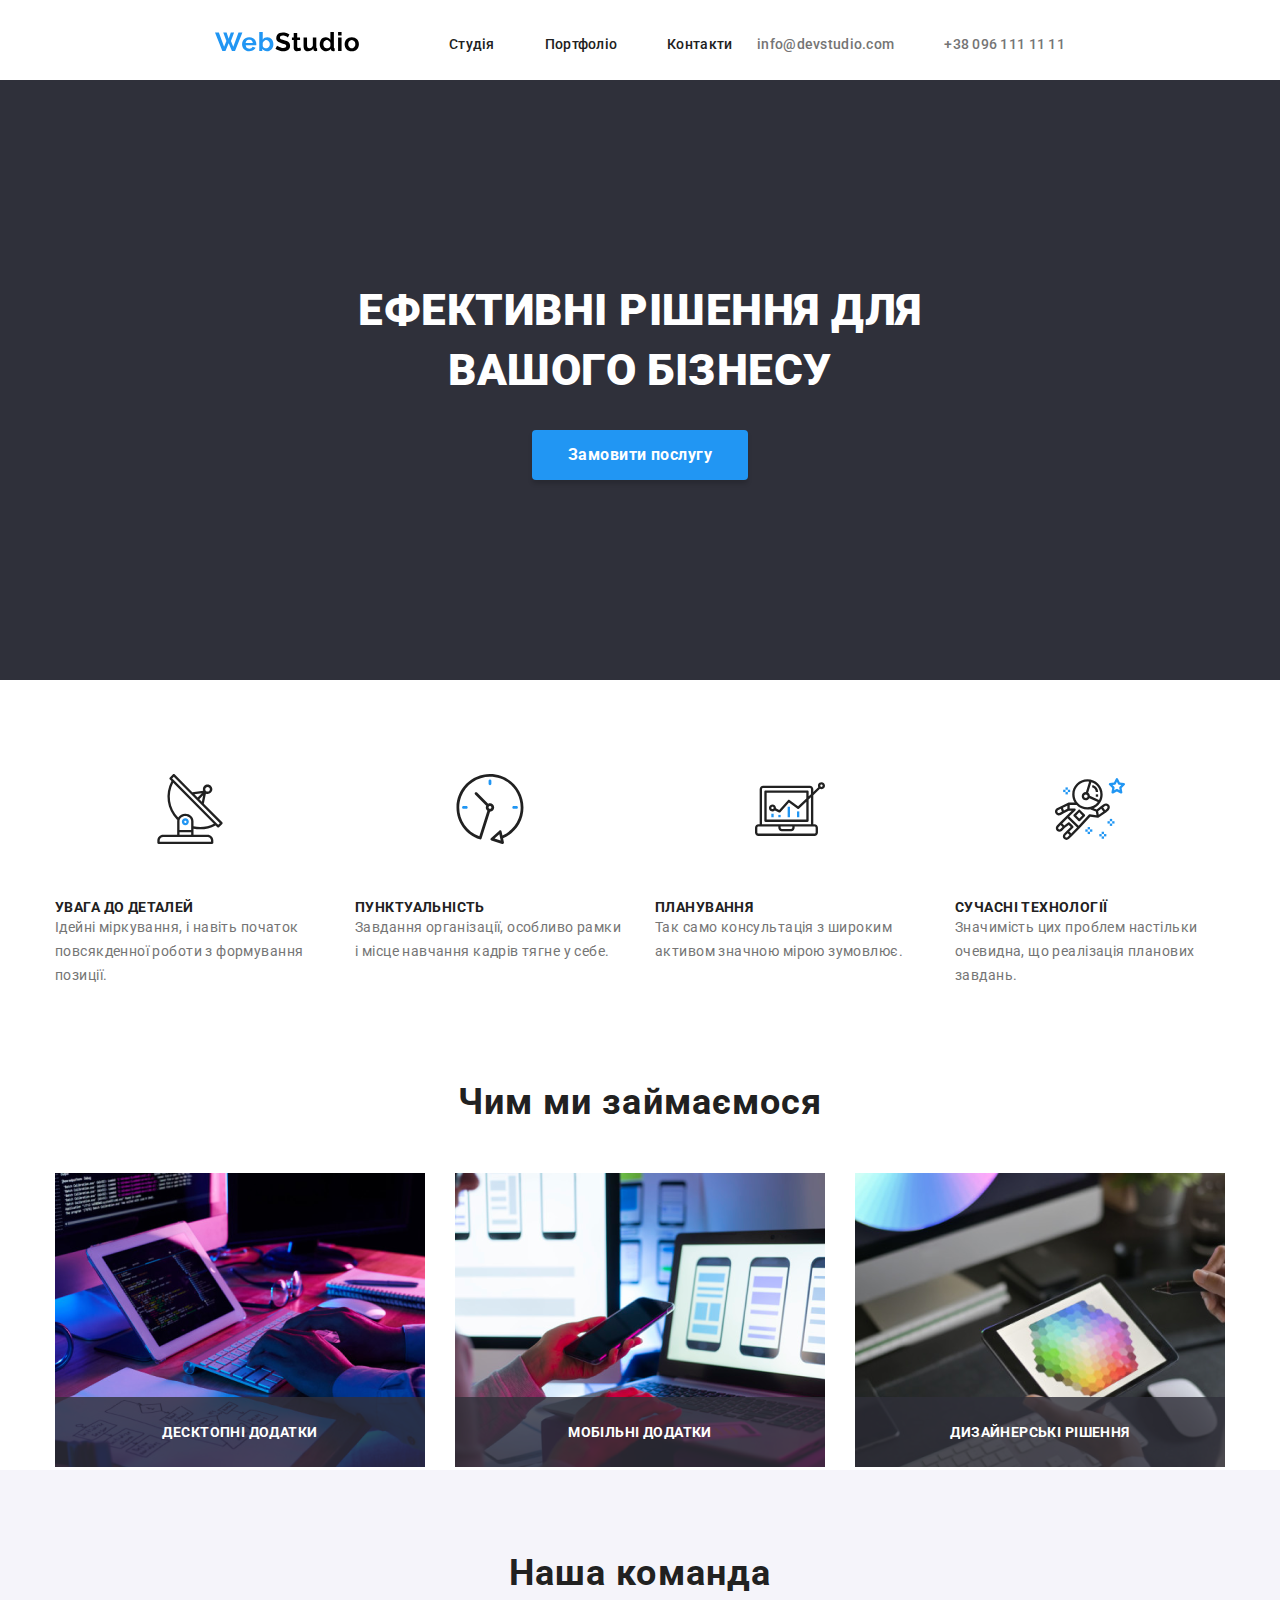
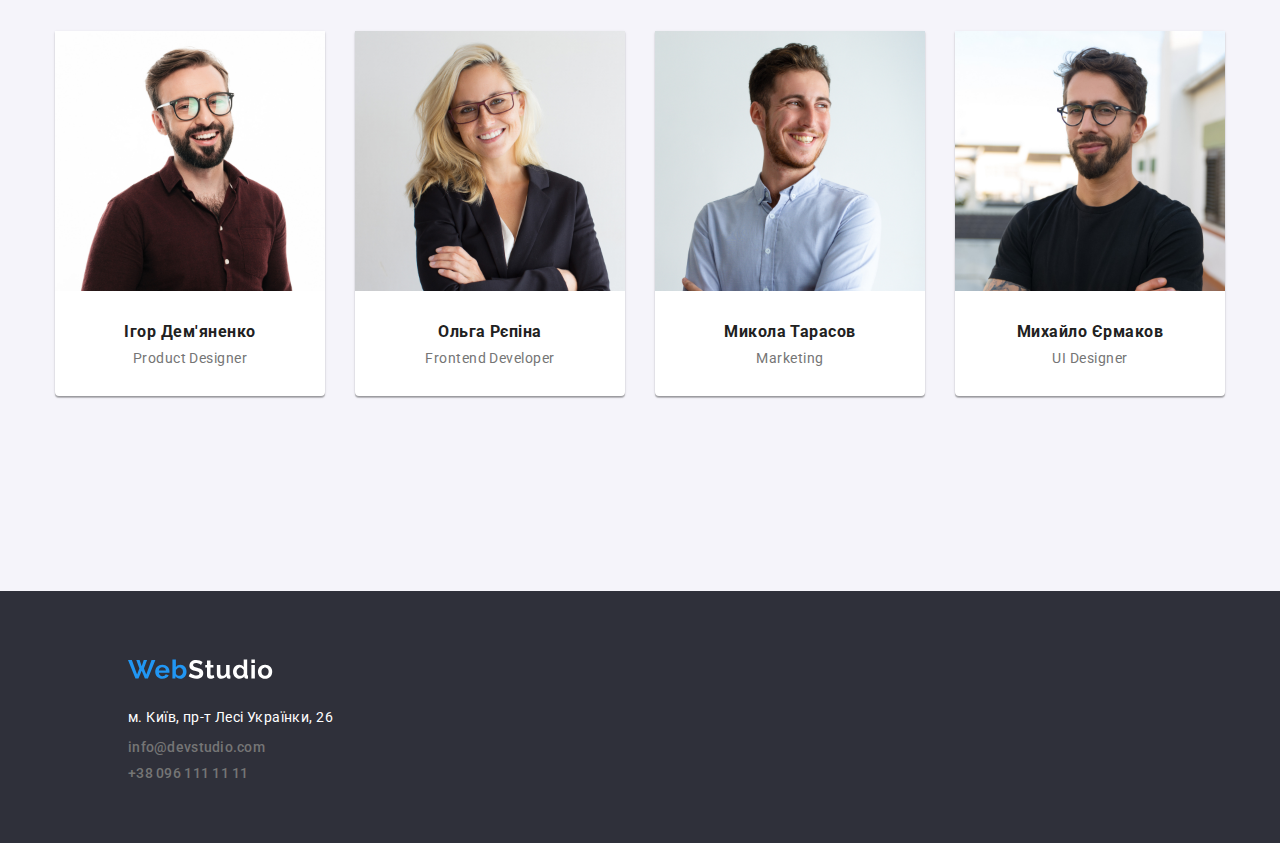
==== index.html @ e6a84047 "Дз" ====
<!DOCTYPE html>
<html lang="en">
  <head>
    <meta charset="UTF-8" />
    <meta http-equiv="X-UA-Compatible" content="IE=edge" />
    <meta name="viewport" content="width=device-width, initial-scale=1.0" />
    <link rel="stylesheet" href="styles/reset.css" />
    <link rel="preconnect" href="https://fonts.googleapis.com" />
    <link rel="preconnect" href="https://fonts.gstatic.com" crossorigin />
    <link
      href="https://fonts.googleapis.com/css2?family=Fira+Sans:wght@400;700;900&family=Oleo+Script&family=Raleway:wght@700&family=Roboto:wght@400;500;700;900&display=swap"
      rel="stylesheet"
    />
    <link rel="stylesheet" href="styles/style.css" />
    <link rel="stylesheet" href="styles/normalize.css" />
    <title>WebStudio</title>
  </head>
  <body>
    <header class="header-nav">
      <div class="header-wrapper">
        <div class="header-nav-wrapper">
          <div class="header-logo">
            <a href="index.html"
              ><img src="./img/WebStudio.svg" alt="logo"
            /></a>
          </div>
          <ul class="navigation">
            <li class="list">
              <a href="" class="link active-header navigation-btns">Студія</a>
            </li>
            <li class="list">
              <a
                href="/portfolio.html"
                class="link active-header navigation-btns"
                >Портфоліо</a
              >
            </li>
            <li class="list">
              <a href="" class="link active-header navigation-btns">Контакти</a>
            </li>
          </ul>
        </div>
        <ul class="header-contacts">
          <li class="list">
            <a href="mailto:info@devstudio.com" class="link mail active-header"
              >info@devstudio.com</a
            >
          </li>
          <li class="list">
            <a href="tel:380961111111" class="link tel active-header"
              >+38 096 111 11 11</a
            >
          </li>
        </ul>
      </div>
      <div class="header-main">
        <h2 class="header-title">Ефективні рішення для вашого бізнесу</h2>
        <btn href="" class="link order" data-modal-open>Замовити послугу</btn>
      </div>
    </header>
    <div class="wrapper">
      <main class="main">
        <section class="advantages">
          <ul class="adantages-list">
            <li class="list">
              <div class="icon-container">
                <svg class="advantages-svg" id="antenna">
                  <use href="/icons.svg#antenna"></use>
                </svg>
              </div>
              <h3 class="advantages-title">увага до деталей</h3>
              <p class="advantages-discription">
                Ідейні міркування, і навіть початок повсякденної роботи з
                формування позиції.
              </p>
            </li>

            <li class="list">
              <div class="icon-container">
                <svg class="advantages-svg">
                  <use class="svg" href="/icons.svg#clock"></use>
                </svg>
              </div>
              <h3 class="advantages-title">пунктуальність</h3>
              <p class="advantages-discription">
                Завдання організації, особливо рамки і місце навчання кадрів
                тягне у себе.
              </p>
            </li>

            <li class="list">
              <div class="icon-container">
                <svg class="advantages-svg">
                  <use href="/icons.svg#diagram"></use>
                </svg>
              </div>
              <h3 class="advantages-title">планування</h3>
              <p class="advantages-discription">
                Так само консультація з широким активом значною мірою зумовлює.
              </p>
            </li>

            <li class="list">
              <div class="icon-container">
                <svg class="advantages-svg">
                  <use href="/icons.svg#astronaut"></use>
                </svg>
              </div>
              <h3 class="advantages-title">сучасні технології</h3>
              <p class="advantages-discription">
                Значимість цих проблем настільки очевидна, що реалізація
                планових завдань.
              </p>
            </li>
          </ul>
        </section>

        <section class="what-we-do">
          <h2 class="what-we-do-title">Чим ми займаємося</h2>
          <ul class="what-we-do-list">
            <li class="list">
              <img src="./img/box.png" alt="what we do photo" />
              <p class="title">Десктопні додатки</p>
            </li>
            <li class="list">
              <img src="./img/box2.png" alt="what we do photo" />
              <p class="title">Мобільні додатки</p>
            </li>
            <li class="list">
              <img src="./img/box3.png" alt="what we do photo" />
              <p class="title">Дизайнерські рішення</p>
            </li>
          </ul>
        </section>
        <section class="our-team">
          <h2 class="our-team-titlee">Наша команда</h2>
          <div class="cards-wrapper">
            <div class="our-team-card">
              <img class="our-team-img" src="./img/igot.jpg" alt="User photo" />
              <h3 class="our-team-title">Ігор Дем'яненко</h3>
              <p class="our-team-job">Product Designer</p>
            </div>

            <div class="our-team-card">
              <img class="our-team-img" src="./img/olga.jpg" alt="User photo" />
              <h3 class="our-team-title">Ольга Рєпіна</h3>
              <p class="our-team-job">Frontend Developer</p>
            </div>

            <div class="our-team-card">
              <img
                class="our-team-img"
                src="./img/mykola.jpg"
                alt="User photo"
              />
              <h3 class="our-team-title">Микола Тарасов</h3>
              <p class="our-team-job">Marketing</p>
            </div>

            <div class="our-team-card">
              <img
                class="our-team-img"
                src="./img/mykhailo.jpg"
                alt="User photo"
              />
              <h3 class="our-team-title">Михайло Єрмаков</h3>
              <p class="our-team-job">UI Designer</p>
            </div>
          </div>
        </section>
        <div class="backdrop is-hidden" data-backdrop>
          <div class="modal" data-modal>
            <button class="button-close" data-modal-close>X</button>
            <h3 class="modal-title">Залиште свої дані, ми вам передзвонимо</h3>
            <form action="#" class="form">
              <label for="name" class="label">Ім'я</label>
              <div class="form-wrapper">
                <svg class="form-svg">
                  <use href="/img/icon.svg#black-person"></use>
                </svg>
                <input
                  type="name"
                  name="user_name"
                  id="name"
                  required
                  class="input"
                />
              </div>

              <label for="tel" class="label">Телефон</label>
              <div class="form-wrapper">
                <svg class="form-svg">
                  <use href="/img/icon.svg#tel"></use>
                </svg>
                <input
                  type="tel"
                  name="user_tel"
                  id="tel"
                  required
                  class="input"
                />
              </div>

              <label for="email" class="label">Пошта</label>
              <div class="form-wrapper">
                <svg class="form-svg">
                  <use href="/img/icon.svg#email"></use>
                </svg>
                <input
                  type="email"
                  name="user_email"
                  id="email"
                  required
                  class="input"
                />
              </div>

              <label for="comment" class="label">Коментар</label>
              <textarea name="" id="comment" cols="100%" rows="100%"></textarea>

              <div class="check-wrapper">
                <input type="checkbox" id="check" name="check" required />
                <label for="check" class="check-title"
                  >Погоджуюся з розсилкою та приймаю
                  <a href="#" class="active-modal">Умови договору</a></label
                >
              </div>
              <div class="btn-wrapper">
                <button type="submit" class="btn-submit">Відправити</button>
              </div>
            </form>
          </div>
        </div>
      </main>
    </div>

    <footer class="footer">
      <img class="footer-logo" src="/img/WebStudiowhite.svg" alt="logo" />
      <div class="footer-wrapper">
        <p class="adress">м. Київ, пр-т Лесі Українки, 26</p>
        <a class="tel" href="mailto:info@devstudio.com">info@devstudio.com</a>
        <a class="mail" href="tel:380961111111">+38 096 111 11 11</a>
      </div>
    </footer>
    <script src="js/modal.js"></script>
  </body>
</html>
---- styles/style.css ----
body {
  color: #212121;
  font-size: 16px;
  font-family: Roboto;
  font-weight: 500;
  letter-spacing: 0.48px;
  overflow-x: hidden;
}

a {
  text-decoration: none;
  color: inherit;
}

li {
  list-style-type: none;
}

.logo-part {
  font-family: "Raleway";
  font-style: normal;
  font-weight: 700;
  font-size: 26px;
  line-height: 31px;
  letter-spacing: 0.03em;
  color: #2196f3;
}

.logo {
  font-family: "Raleway";
  font-style: normal;
  font-weight: 700;
  font-size: 26px;
  line-height: 31px;
  letter-spacing: 0.03em;
  color: black;
}

.navigation-btns {
  font-weight: 500;
  letter-spacing: 0.02em;
  color: #212121;
}

.active-header {
  transition: color 250ms cubic-bezier(0.4, 0, 0.2, 1);
}

.active-header:hover {
  color: #2196f3;
}

.contact-list {
  font-family: "Roboto";
  font-weight: 500;
  letter-spacing: 0.02em;
}

.header-wrapper {
  display: flex;
  justify-content: space-between;
  align-items: center;
  margin-top: 32px;
  margin-left: 215px;
  margin-right: 215px;
}

.header-nav-wrapper {
  display: flex;
  gap: 90px;
}

.header-contacts {
  display: flex;
  gap: 50px;
}

.navigation {
  display: flex;
  align-items: center;
  gap: 50px;
}

.header-main {
  height: 600px;
  background-color: #2f303a;
  display: flex;
  justify-content: center;
  flex-direction: column;
  align-items: center;
  margin-top: 25px;
}

.header-title {
  text-transform: uppercase;
  font-family: "Roboto";
  font-style: normal;
  font-weight: 900;
  font-size: 44px;
  line-height: 60px;
  width: 696px;
  text-align: center;
  color: #fff;
}

.order {
  width: 216px;
  height: 50px;
  background: #2196f3;
  box-shadow: 0px 4px 4px rgba(0, 0, 0, 0.15);
  border-radius: 4px;
  display: flex;
  justify-content: center;
  align-items: center;
  font-family: "Roboto";
  font-style: normal;
  font-weight: 700;
  font-size: 16px;
  line-height: 30px;
  color: #fff;
  border: none;
  cursor: pointer;
  margin-top: 30px;
  transition: transform 250ms cubic-bezier(0.4, 0, 0.2, 1);
}

.order:hover {
  transform: scale(1.08);
}

.advantages-title {
  font-family: "Roboto";
  font-weight: 700;
  font-size: 14px;
  line-height: 16px;
  letter-spacing: 0.03em;
  text-transform: uppercase;
  color: #212121;
}

.adantages-list li {
  width: 270px;
}

.advantages-discription {
  font-family: "Roboto";
  font-style: normal;
  font-weight: 400;
  font-size: 14px;
  line-height: 24px;
  letter-spacing: 0.03em;
  color: #757575;
}

.adantages-list {
  display: flex;
  gap: 30px;
  justify-content: center;
  margin-top: 94px;
  margin-bottom: 94px;
}

.what-we-do-title {
  font-family: "Roboto";
  font-weight: 700;
  font-size: 36px;
  line-height: 42px;
  text-align: center;
  letter-spacing: 0.03em;
  color: #212121;
  margin-bottom: 50px;
}

.what-we-do-list {
  display: flex;
  gap: 30px;
  justify-content: center;
}

.what-we-do-list img {
  width: 370px;
  height: 294px;
}

.our-team {
  background: #f5f4fa;
  padding-top: 95px;
  padding-bottom: 95px;
}

.our-team-img {
  width: 270px;
  height: 260px;
  flex-shrink: 0;
  margin-bottom: 30px;
}

.our-team-card {
  border-radius: 0px 0px 4px 4px;
  background: #fff;
  box-shadow: 0px 2px 1px 0px rgba(0, 0, 0, 0.2),
    0px 1px 1px 0px rgba(0, 0, 0, 0.14), 0px 1px 3px 0px rgba(0, 0, 0, 0.12);
}

.cards-wrapper {
  display: flex;
  gap: 30px;
  justify-content: center;
  margin-bottom: 100px;
}

.our-team-titlee {
  display: flex;
  justify-content: center;
  margin-bottom: 50px;

  color: #212121;
  text-align: center;
  font-size: 36px;
  font-family: Roboto;
  font-weight: 700;
  letter-spacing: 1.08px;
}

.our-team-title {
  margin-bottom: 10px;
  display: flex;
  justify-content: center;
}

.our-team-job {
  margin-bottom: 30px;
  color: #757575;
  text-align: center;
  letter-spacing: 0.48px;
  font-weight: 400;
}

.footer {
  background-color: #2f303a;
  display: flex;
  height: 252px;
  flex-direction: column;
  min-width: 1600px;
  justify-content: center;
  padding-left: 10%;
}

.tel,
.mail {
  color: #757575;
  font-size: 14px;
  font-family: Roboto;
  font-style: normal;
  font-weight: 500;
  line-height: normal;
  letter-spacing: 0.28px;
}

.adress {
  color: #fff;
  font-size: 14px;
  line-height: 24px;
  letter-spacing: 0.42px;
  font-weight: 400;
}

.footer-logo {
  width: 145px;
  height: 31px;
  margin-bottom: 20px;
}

.footer-wrapper {
  display: flex;
  flex-direction: column;
  gap: 10px;
}

.advantages-svg {
  width: 70px;
  height: 70px;
  display: flex;
  margin: 0 auto;
  margin-bottom: 55px;
  fill: #212121;
  transition: fill 250ms cubic-bezier(0.4, 0, 0.2, 1);
}

.advantages-svg:hover {
  fill: #2196f3;
}

.black,
.blue {
  fill: none;
}

.title {
  width: 370px;
  padding: 27px 0px;
  background: rgba(47, 48, 58, 0.8);

  color: #fff;
  text-align: center;
  font-family: Roboto;
  font-size: 14px;
  font-weight: 700;
  letter-spacing: 0.42px;
  text-transform: uppercase;
  position: absolute;
  bottom: 3px;
}

.list {
  position: relative;
}

.backdrop {
  position: fixed;
  top: 0;
  left: 0;
  right: 0;
  bottom: 0;
  background-color: #0000003e;
  opacity: 1;
  transition: opacity 250ms cubic-bezier(0.4, 0, 0.2, 1);
}
.backdrop.is-hidden {
  opacity: 0;
  pointer-events: none;
}
.no-scroll {
  overflow: hidden;
}
.modal {
  position: absolute;
  top: 50%;
  left: 50%;
  min-width: 528px;
  min-height: 581px;
  padding: 40px;
  background-color: #fff;
  transform: translate(-50%, -50%) scale(0);
  border-radius: 4px;
  background: #fff;
  box-shadow: 0px 2px 1px 0px rgba(0, 0, 0, 0.2),
    0px 1px 1px 0px rgba(0, 0, 0, 0.14), 0px 1px 3px 0px rgba(0, 0, 0, 0.12);
  transition: transform 250ms cubic-bezier(0.4, 0, 0.2, 1);
}

.modal.effect {
  transform: translate(-50%, -50%) scale(1);
}

.form {
  padding-top: 12px;
}

.button-close {
  position: fixed;
  top: 14px;
  right: 14px;
  width: 30px;
  height: 30px;
  border: none;
  font-weight: 700;
  font-size: 16.5px;
  cursor: pointer;
  transition: color 250ms cubic-bezier(0.4, 0, 0.2, 1);
  transition: transform 250ms cubic-bezier(0.4, 0, 0.2, 1);
}

.button-close:hover {
  color: #2196f3;
  transform: scale(1.25);
}

.modal-title {
  text-align: center;
  font-size: 20px;
  font-weight: 700;
  letter-spacing: 0.6px;
}

.form-svg {
  width: 18px;
  height: 18px;
  transition: background-color 250ms cubic-bezier(0.4, 0, 0.2, 1);
}

.form-wrapper {
  display: flex;
  align-items: center;
  gap: 12px;
  border: 1px solid rgba(33, 33, 33, 0.2);

  border-radius: 4px;
  padding-left: 11px;
  margin-bottom: 10px;
  transition: border-color 250ms cubic-bezier(0.4, 0, 0.2, 1);
}

.input:focus + .form-wrapper {
  border: 1px solid blue;
}

.input {
  height: 40px;
  width: 100%;
  border: none;
  outline: none;
}

.label {
  color: #757575;
  font-size: 12px;
  font-weight: 400;
  letter-spacing: 0.12px;
  padding-bottom: 4px;
}

.form-wrapper:focus-within {
  border-color: #2196f3;
}

.form-wrapper:focus-within .form-svg {
  fill: #2196f3;
}

textarea {
  width: 448px;
  resize: none;
  display: flex;
  height: 120px;
  padding: 12px 16px;

  border-radius: 4px;
  border: 1px solid rgba(33, 33, 33, 0.2);
  margin-bottom: 20px;
  outline: none;
  transition: border-color 250ms cubic-bezier(0.4, 0, 0.2, 1);
}

textarea#comment:focus {
  border-color: #2196f3;
}

.check-wrapper {
  display: flex;
  gap: 9px;
  align-items: center;
  padding-bottom: 30px;
}

#check {
  width: 16px;
  height: 15px;
  align-items: center;
  color: #000;
  outline: none;
}

.check-title {
  color: #757575;
  font-size: 14px;
  font-weight: 400;
  line-height: 24px; /* 171.429% */
  letter-spacing: 0.42px;
}

.active-modal {
  color: #2196f3;
  text-decoration: underline;
}

.btn-submit {
  border-radius: 4px;
  background: #2196f3;
  box-shadow: 0px 4px 4px 0px rgba(0, 0, 0, 0.15);
  padding: 10px 52px;
  border: none;
  color: #fff;
  text-align: center;
  font-size: 16px;
  line-height: 30px; /* 187.5% */
  letter-spacing: 0.96px;
}

.btn-wrapper {
  display: flex;
  justify-content: center;
}
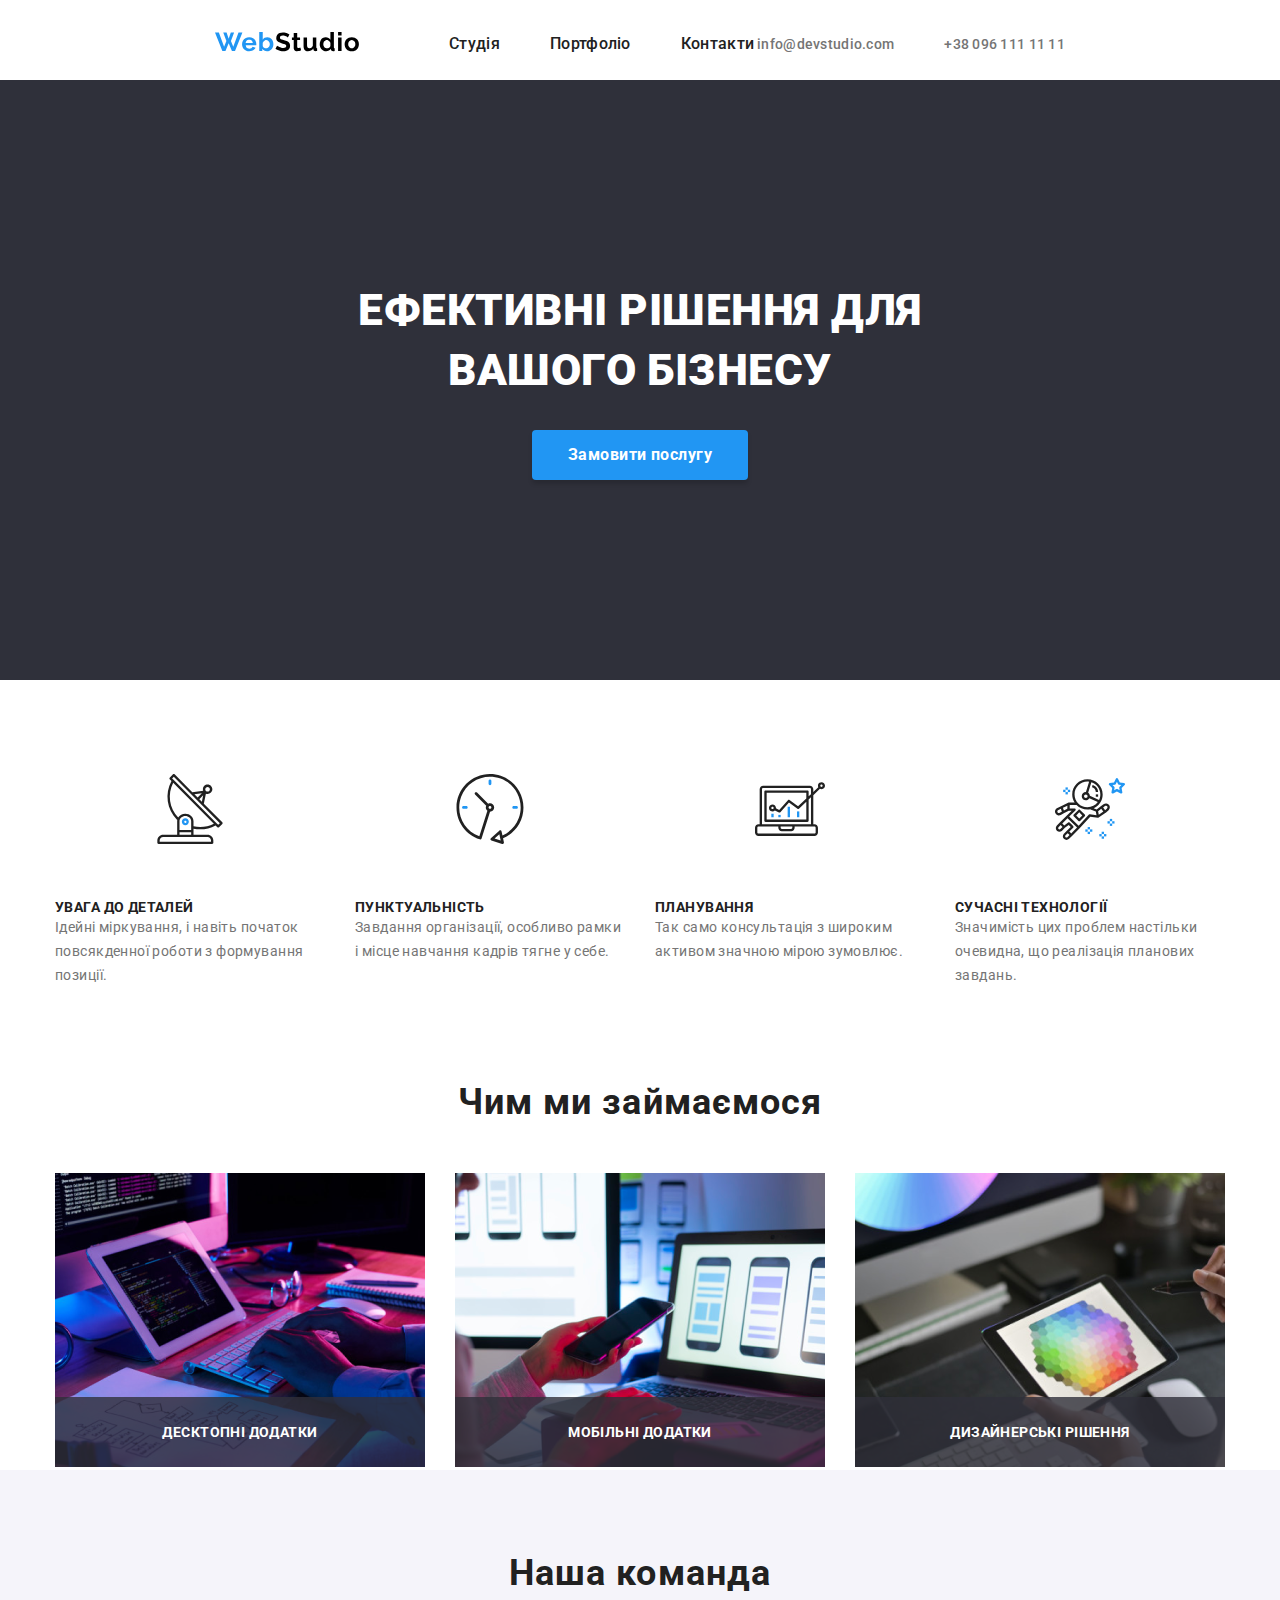
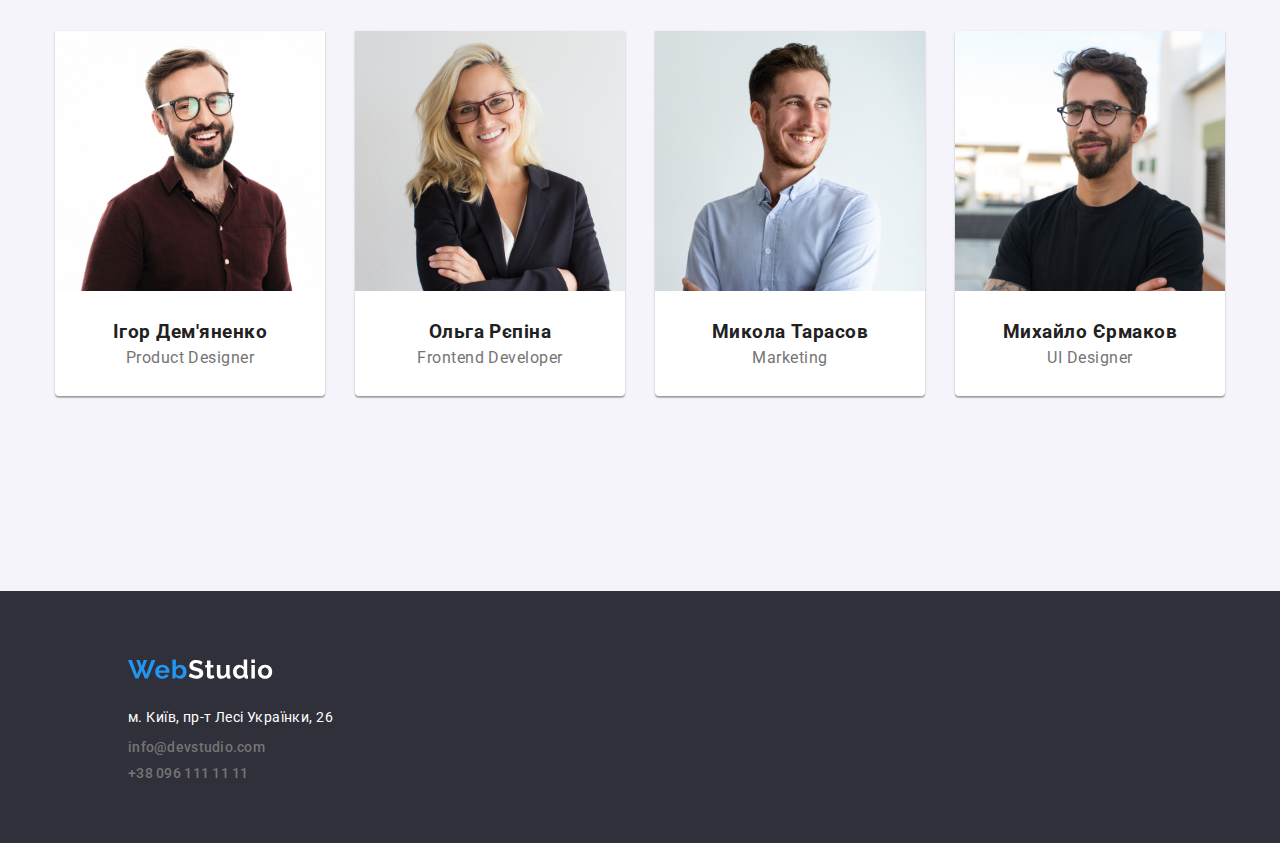
==== commit 57c60129: "ДЗ_9" ====
--- a/index.html
+++ b/index.html
@@ -11,8 +11,7 @@
       href="https://fonts.googleapis.com/css2?family=Fira+Sans:wght@400;700;900&family=Oleo+Script&family=Raleway:wght@700&family=Roboto:wght@400;500;700;900&display=swap"
       rel="stylesheet"
     />
-    <link rel="stylesheet" href="styles/style.css" />
-    <link rel="stylesheet" href="styles/normalize.css" />
+    <link rel="stylesheet" href="src/css/main.css" />
     <title>WebStudio</title>
   </head>
   <body>
--- a/src/css/main.css
+++ b/src/css/main.css
@@ -0,0 +1,703 @@
+.list {
+  list-style-type: none;
+}
+
+.link {
+  text-decoration: none;
+}
+
+body {
+  font-family: "Roboto";
+  font-style: normal;
+  font-weight: 700;
+  font-size: 14px;
+  line-height: 16px;
+  color: #212121;
+}
+
+* {
+  margin: 0;
+  padding: 0;
+  box-sizing: border-box;
+}
+
+body {
+  color: #212121;
+  font-size: 16px;
+  font-family: Roboto;
+  font-weight: 500;
+  letter-spacing: 0.48px;
+  overflow-x: hidden;
+}
+
+a {
+  text-decoration: none;
+  color: inherit;
+}
+
+li {
+  list-style-type: none;
+}
+
+.logo-part {
+  font-family: "Raleway";
+  font-style: normal;
+  font-weight: 700;
+  font-size: 26px;
+  line-height: 31px;
+  letter-spacing: 0.03em;
+  color: #2196f3;
+}
+
+.logo {
+  font-family: "Raleway";
+  font-style: normal;
+  font-weight: 700;
+  font-size: 26px;
+  line-height: 31px;
+  letter-spacing: 0.03em;
+  color: black;
+}
+
+.navigation-btns {
+  font-weight: 500;
+  letter-spacing: 0.02em;
+  color: #212121;
+}
+
+.active-header {
+  transition: color 250ms cubic-bezier(0.4, 0, 0.2, 1);
+}
+
+.active-header:hover {
+  color: #2196f3;
+}
+
+.contact-list {
+  font-family: "Roboto";
+  font-weight: 500;
+  letter-spacing: 0.02em;
+}
+
+.header-wrapper {
+  display: flex;
+  justify-content: space-between;
+  align-items: center;
+  margin-top: 32px;
+  margin-left: 215px;
+  margin-right: 215px;
+}
+
+.header-nav-wrapper {
+  display: flex;
+  gap: 90px;
+}
+
+.header-contacts {
+  display: flex;
+  gap: 50px;
+}
+
+.navigation {
+  display: flex;
+  align-items: center;
+  gap: 50px;
+}
+
+.header-main {
+  height: 600px;
+  background-color: #2f303a;
+  display: flex;
+  justify-content: center;
+  flex-direction: column;
+  align-items: center;
+  margin-top: 25px;
+}
+
+.header-title {
+  text-transform: uppercase;
+  font-family: "Roboto";
+  font-style: normal;
+  font-weight: 900;
+  font-size: 44px;
+  line-height: 60px;
+  width: 696px;
+  text-align: center;
+  color: #fff;
+}
+
+.order {
+  width: 216px;
+  height: 50px;
+  background: #2196f3;
+  box-shadow: 0px 4px 4px rgba(0, 0, 0, 0.15);
+  border-radius: 4px;
+  display: flex;
+  justify-content: center;
+  align-items: center;
+  font-family: "Roboto";
+  font-style: normal;
+  font-weight: 700;
+  font-size: 16px;
+  line-height: 30px;
+  color: #fff;
+  border: none;
+  cursor: pointer;
+  margin-top: 30px;
+  transition: transform 250ms cubic-bezier(0.4, 0, 0.2, 1);
+}
+
+.order:hover {
+  transform: scale(1.08);
+}
+
+.advantages-title {
+  font-family: "Roboto";
+  font-weight: 700;
+  font-size: 14px;
+  line-height: 16px;
+  letter-spacing: 0.03em;
+  text-transform: uppercase;
+  color: #212121;
+}
+
+.adantages-list li {
+  width: 270px;
+}
+
+.advantages-discription {
+  font-family: "Roboto";
+  font-style: normal;
+  font-weight: 400;
+  font-size: 14px;
+  line-height: 24px;
+  letter-spacing: 0.03em;
+  color: #757575;
+}
+
+.adantages-list {
+  display: flex;
+  gap: 30px;
+  justify-content: center;
+  margin-top: 94px;
+  margin-bottom: 94px;
+}
+
+.what-we-do-title {
+  font-family: "Roboto";
+  font-weight: 700;
+  font-size: 36px;
+  line-height: 42px;
+  text-align: center;
+  letter-spacing: 0.03em;
+  color: #212121;
+  margin-bottom: 50px;
+}
+
+.what-we-do-list {
+  display: flex;
+  gap: 30px;
+  justify-content: center;
+}
+
+.what-we-do-list img {
+  width: 370px;
+  height: 294px;
+}
+
+.our-team {
+  background: #f5f4fa;
+  padding-top: 95px;
+  padding-bottom: 95px;
+}
+
+.our-team-img {
+  width: 270px;
+  height: 260px;
+  flex-shrink: 0;
+  margin-bottom: 30px;
+}
+
+.our-team-card {
+  border-radius: 0px 0px 4px 4px;
+  background: #fff;
+  box-shadow: 0px 2px 1px 0px rgba(0, 0, 0, 0.2), 0px 1px 1px 0px rgba(0, 0, 0, 0.14), 0px 1px 3px 0px rgba(0, 0, 0, 0.12);
+}
+
+.cards-wrapper {
+  display: flex;
+  gap: 30px;
+  justify-content: center;
+  margin-bottom: 100px;
+}
+
+.our-team-titlee {
+  display: flex;
+  justify-content: center;
+  margin-bottom: 50px;
+  color: #212121;
+  text-align: center;
+  font-size: 36px;
+  font-family: Roboto;
+  font-weight: 700;
+  letter-spacing: 1.08px;
+}
+
+.our-team-title {
+  margin-bottom: 10px;
+  display: flex;
+  justify-content: center;
+}
+
+.our-team-job {
+  margin-bottom: 30px;
+  color: #757575;
+  text-align: center;
+  letter-spacing: 0.48px;
+  font-weight: 400;
+}
+
+.footer {
+  background-color: #2f303a;
+  display: flex;
+  height: 252px;
+  flex-direction: column;
+  min-width: 1600px;
+  justify-content: center;
+  padding-left: 10%;
+}
+
+.tel,
+.mail {
+  color: #757575;
+  font-size: 14px;
+  font-family: Roboto;
+  font-style: normal;
+  font-weight: 500;
+  line-height: normal;
+  letter-spacing: 0.28px;
+}
+
+.adress {
+  color: #fff;
+  font-size: 14px;
+  line-height: 24px;
+  letter-spacing: 0.42px;
+  font-weight: 400;
+}
+
+.footer-logo {
+  width: 145px;
+  height: 31px;
+  margin-bottom: 20px;
+}
+
+.footer-wrapper {
+  display: flex;
+  flex-direction: column;
+  gap: 10px;
+}
+
+.advantages-svg {
+  width: 70px;
+  height: 70px;
+  display: flex;
+  margin: 0 auto;
+  margin-bottom: 55px;
+  fill: #212121;
+  transition: fill 250ms cubic-bezier(0.4, 0, 0.2, 1);
+}
+
+.advantages-svg:hover {
+  fill: #2196f3;
+}
+
+.black,
+.blue {
+  fill: none;
+}
+
+.title {
+  width: 370px;
+  padding: 27px 0px;
+  background: rgba(47, 48, 58, 0.8);
+  color: #fff;
+  text-align: center;
+  font-family: Roboto;
+  font-size: 14px;
+  font-weight: 700;
+  letter-spacing: 0.42px;
+  text-transform: uppercase;
+  position: absolute;
+  bottom: 3px;
+}
+
+.list {
+  position: relative;
+}
+
+.backdrop {
+  position: fixed;
+  top: 0;
+  left: 0;
+  right: 0;
+  bottom: 0;
+  background-color: rgba(0, 0, 0, 0.2431372549);
+  opacity: 1;
+  transition: opacity 250ms cubic-bezier(0.4, 0, 0.2, 1);
+}
+
+.backdrop.is-hidden {
+  opacity: 0;
+  pointer-events: none;
+}
+
+.no-scroll {
+  overflow: hidden;
+}
+
+.modal {
+  position: absolute;
+  top: 50%;
+  left: 50%;
+  min-width: 528px;
+  min-height: 581px;
+  padding: 40px;
+  background-color: #fff;
+  transform: translate(-50%, -50%) scale(0);
+  border-radius: 4px;
+  background: #fff;
+  box-shadow: 0px 2px 1px 0px rgba(0, 0, 0, 0.2), 0px 1px 1px 0px rgba(0, 0, 0, 0.14), 0px 1px 3px 0px rgba(0, 0, 0, 0.12);
+  transition: transform 250ms cubic-bezier(0.4, 0, 0.2, 1);
+}
+
+.modal.effect {
+  transform: translate(-50%, -50%) scale(1);
+}
+
+.form {
+  padding-top: 12px;
+}
+
+.button-close {
+  position: fixed;
+  top: 14px;
+  right: 14px;
+  width: 30px;
+  height: 30px;
+  border: none;
+  font-weight: 700;
+  font-size: 16.5px;
+  cursor: pointer;
+  transition: color 250ms cubic-bezier(0.4, 0, 0.2, 1);
+  transition: transform 250ms cubic-bezier(0.4, 0, 0.2, 1);
+}
+
+.button-close:hover {
+  color: #2196f3;
+  transform: scale(1.25);
+}
+
+.modal-title {
+  text-align: center;
+  font-size: 20px;
+  font-weight: 700;
+  letter-spacing: 0.6px;
+}
+
+.form-svg {
+  width: 18px;
+  height: 18px;
+  transition: background-color 250ms cubic-bezier(0.4, 0, 0.2, 1);
+}
+
+.form-wrapper {
+  display: flex;
+  align-items: center;
+  gap: 12px;
+  border: 1px solid rgba(33, 33, 33, 0.2);
+  border-radius: 4px;
+  padding-left: 11px;
+  margin-bottom: 10px;
+  transition: border-color 250ms cubic-bezier(0.4, 0, 0.2, 1);
+}
+
+.input:focus + .form-wrapper {
+  border: 1px solid blue;
+}
+
+.input {
+  height: 40px;
+  width: 100%;
+  border: none;
+  outline: none;
+}
+
+.label {
+  color: #757575;
+  font-size: 12px;
+  font-weight: 400;
+  letter-spacing: 0.12px;
+  padding-bottom: 4px;
+}
+
+.form-wrapper:focus-within {
+  border-color: #2196f3;
+}
+
+.form-wrapper:focus-within .form-svg {
+  fill: #2196f3;
+}
+
+textarea {
+  width: 448px;
+  resize: none;
+  display: flex;
+  height: 120px;
+  padding: 12px 16px;
+  border-radius: 4px;
+  border: 1px solid rgba(33, 33, 33, 0.2);
+  margin-bottom: 20px;
+  outline: none;
+  transition: border-color 250ms cubic-bezier(0.4, 0, 0.2, 1);
+}
+
+textarea#comment:focus {
+  border-color: #2196f3;
+}
+
+.check-wrapper {
+  display: flex;
+  gap: 9px;
+  align-items: center;
+  padding-bottom: 30px;
+}
+
+#check {
+  width: 16px;
+  height: 15px;
+  align-items: center;
+  color: #000;
+  outline: none;
+}
+
+.check-title {
+  color: #757575;
+  font-size: 14px;
+  font-weight: 400;
+  line-height: 24px; /* 171.429% */
+  letter-spacing: 0.42px;
+}
+
+.active-modal {
+  color: #2196f3;
+  text-decoration: underline;
+}
+
+.btn-submit {
+  border-radius: 4px;
+  background: #2196f3;
+  box-shadow: 0px 4px 4px 0px rgba(0, 0, 0, 0.15);
+  padding: 10px 52px;
+  border: none;
+  color: #fff;
+  text-align: center;
+  font-size: 16px;
+  line-height: 30px;
+  letter-spacing: 0.96px;
+}
+
+.btn-wrapper {
+  display: flex;
+  justify-content: center;
+}
+
+.active-header {
+  transition: color 250ms cubic-bezier(0.4, 0, 0.2, 1);
+}
+
+.active-header:hover {
+  color: #2196f3;
+}
+
+.contact-list {
+  font-family: "Roboto";
+  font-weight: 500;
+  letter-spacing: 0.02em;
+}
+
+.header-wrapper {
+  display: flex;
+  justify-content: space-between;
+  align-items: center;
+  margin-top: 32px;
+  margin-left: 215px;
+  margin-right: 215px;
+}
+
+.header-nav-wrapper {
+  display: flex;
+  gap: 90px;
+}
+
+.header-contacts {
+  display: flex;
+  gap: 50px;
+}
+
+.navigation {
+  display: flex;
+  align-items: center;
+  gap: 50px;
+}
+
+.header-main {
+  height: 600px;
+  background-color: #2f303a;
+  display: flex;
+  justify-content: center;
+  flex-direction: column;
+  align-items: center;
+  margin-top: 25px;
+}
+
+.header-title {
+  text-transform: uppercase;
+  font-family: "Roboto";
+  font-style: normal;
+  font-weight: 900;
+  font-size: 44px;
+  line-height: 60px;
+  width: 696px;
+  text-align: center;
+  color: #fff;
+}
+
+.order {
+  width: 216px;
+  height: 50px;
+  background: #2196f3;
+  box-shadow: 0px 4px 4px rgba(0, 0, 0, 0.15);
+  border-radius: 4px;
+  display: flex;
+  justify-content: center;
+  align-items: center;
+  font-family: "Roboto";
+  font-style: normal;
+  font-weight: 700;
+  font-size: 16px;
+  line-height: 30px;
+  color: #fff;
+  border: none;
+  cursor: pointer;
+  margin-top: 30px;
+  transition: transform 250ms cubic-bezier(0.4, 0, 0.2, 1);
+}
+
+.order:hover {
+  transform: scale(1.08);
+}
+
+.portfolio-main {
+  padding-bottom: 94px;
+  padding-top: 94px;
+}
+
+.choose-project {
+  display: flex;
+  justify-content: center;
+  gap: 10px;
+}
+
+.choose-button {
+  line-height: 26px;
+  letter-spacing: 0.48px;
+  padding: 6px 22px;
+  border-radius: 4px;
+  transition: background-color 250ms cubic-bezier(0.4, 0, 0.2, 1);
+  transition: color 250ms cubic-bezier(0.4, 0, 0.2, 1);
+}
+
+.choose-button:hover {
+  background-color: #2196f3;
+  color: #fff;
+  cursor: pointer;
+}
+
+.portfolio-card {
+  width: 370px;
+  border: 1px solid #eee;
+  background: #fff;
+  position: relative;
+  overflow: hidden;
+  transition: box-shadow 250ms cubic-bezier(0.4, 0, 0.2, 1);
+}
+
+.portfolio-card:hover {
+  box-shadow: 1px 4px 6px 0px rgba(0, 0, 0, 0.16), 0px 4px 4px 0px rgba(0, 0, 0, 0.06), 0px 1px 1px 0px rgba(0, 0, 0, 0.12);
+}
+
+.portfolio-img {
+  width: 370px;
+  height: 294px;
+}
+
+.portfolio-wrapper {
+  padding: 20px 24px;
+}
+
+.card-title {
+  font-size: 18px;
+  font-weight: 700;
+  line-height: 36px;
+  letter-spacing: 1.08px;
+}
+
+.card-discription {
+  color: #757575;
+  font-weight: 400;
+  line-height: 30px;
+  letter-spacing: 0.48px;
+}
+
+.portfolio-cards {
+  display: flex;
+  width: 1170px;
+  margin: 0 auto;
+  justify-content: space-between;
+  flex-wrap: wrap;
+  row-gap: 32px;
+  margin-top: 34px;
+  overflow: hidden;
+  padding-bottom: 114px;
+}
+
+.active {
+  background-color: #2196f3;
+  color: #fff;
+  text-decoration: none;
+}
+
+.overlay {
+  transform: translateY(-100%);
+  background: rgba(33, 150, 243, 0.9);
+  width: 100%;
+  height: 294px;
+  position: absolute;
+  top: 0;
+  transition: transform 250ms cubic-bezier(0.4, 0, 0.2, 1);
+  left: 0;
+}
+
+.overlay-paragraph {
+  color: #fff;
+  font-size: 18px;
+  font-weight: 400;
+  line-height: 28px;
+  letter-spacing: 0.54px;
+  padding: 63px 24px;
+}
+
+.portfolio-card:hover .overlay {
+  transform: translateY(0%);
+}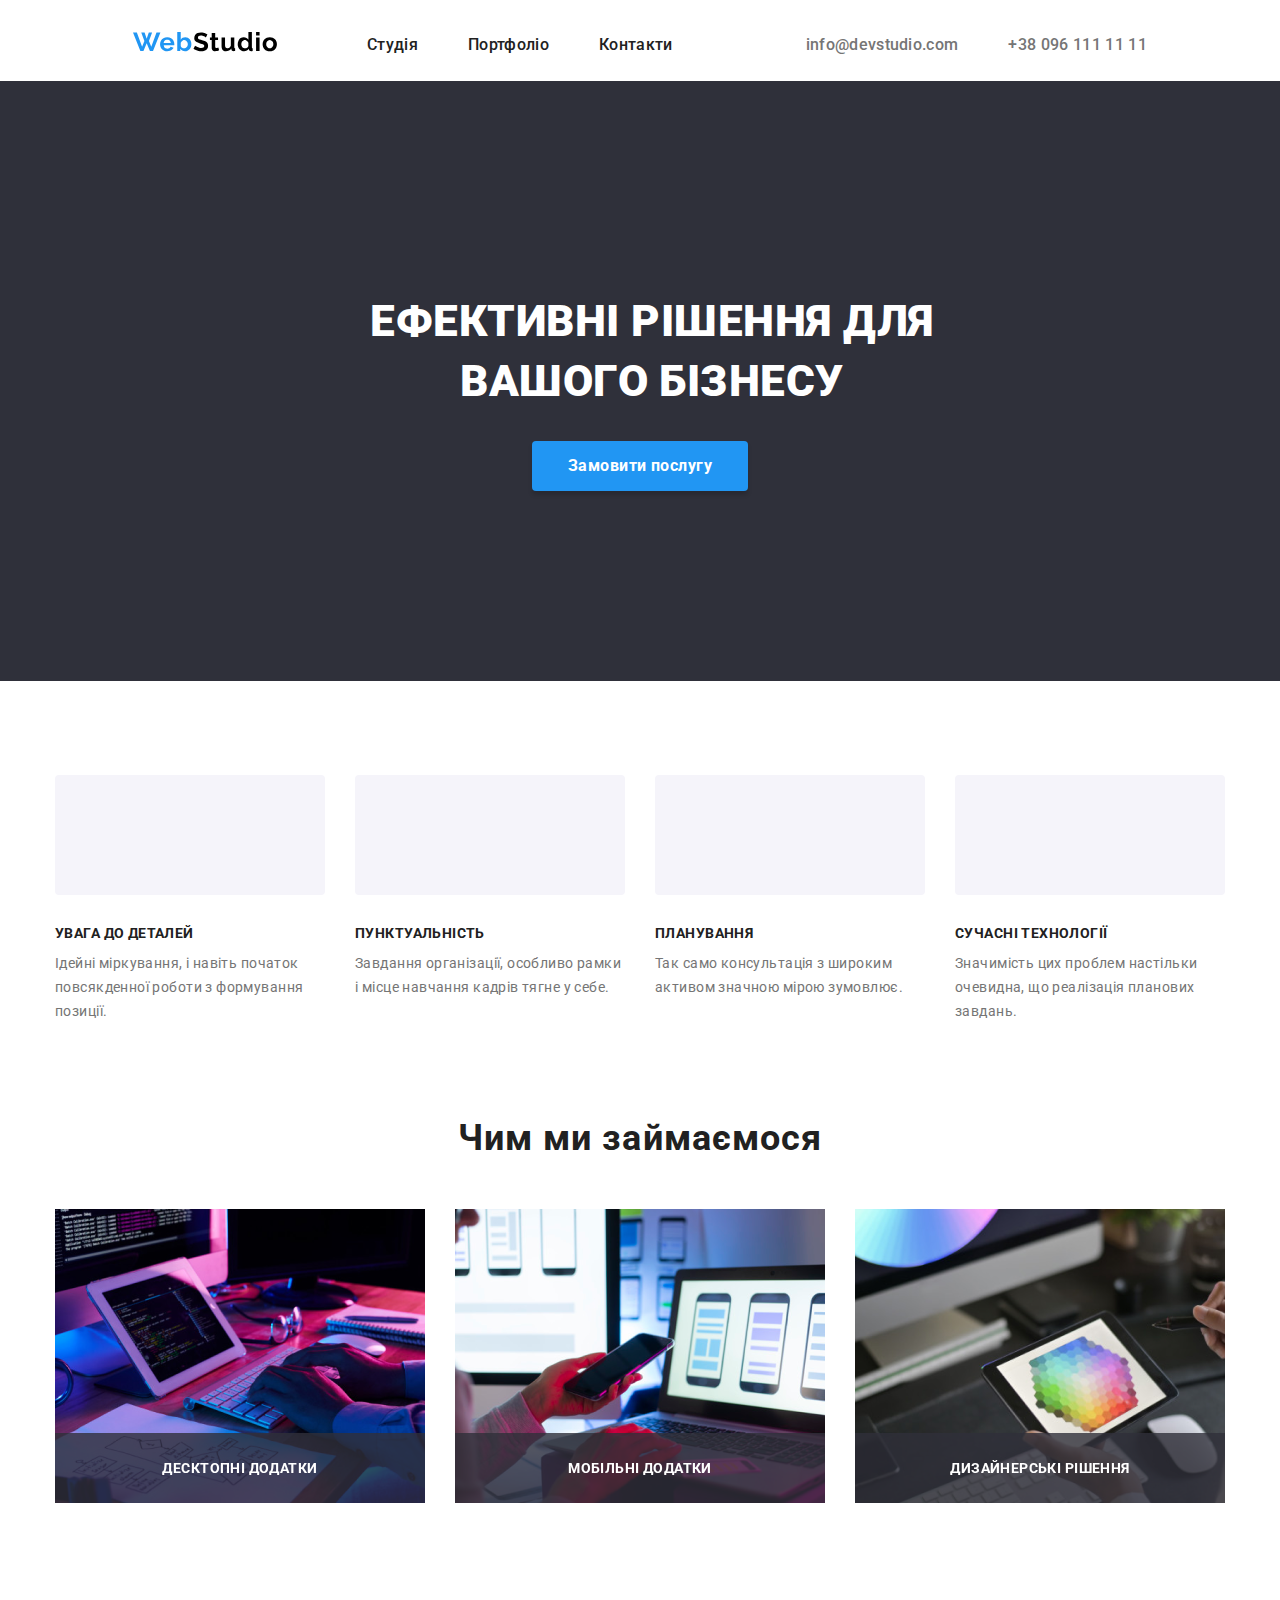
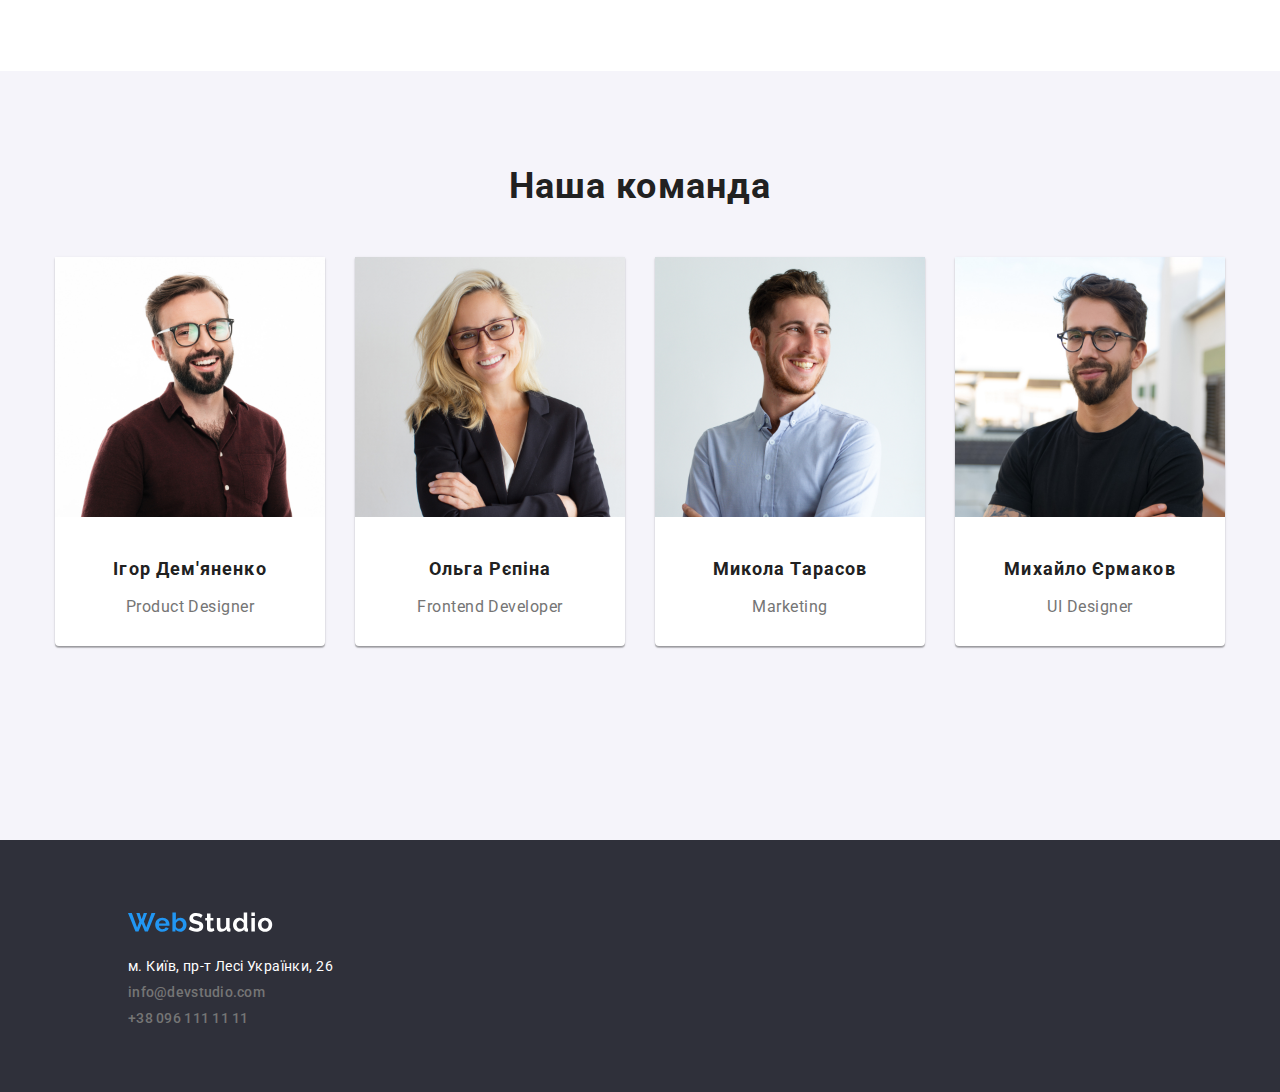
==== commit 56deed99: "ДЗ_10-11" ====
--- a/index.html
+++ b/index.html
@@ -4,109 +4,121 @@
     <meta charset="UTF-8" />
     <meta http-equiv="X-UA-Compatible" content="IE=edge" />
     <meta name="viewport" content="width=device-width, initial-scale=1.0" />
-    <link rel="stylesheet" href="styles/reset.css" />
     <link rel="preconnect" href="https://fonts.googleapis.com" />
     <link rel="preconnect" href="https://fonts.gstatic.com" crossorigin />
     <link
       href="https://fonts.googleapis.com/css2?family=Fira+Sans:wght@400;700;900&family=Oleo+Script&family=Raleway:wght@700&family=Roboto:wght@400;500;700;900&display=swap"
       rel="stylesheet"
     />
-    <link rel="stylesheet" href="src/css/main.css" />
+    <link rel="stylesheet" href="src/css/style.css" />
     <title>WebStudio</title>
   </head>
   <body>
-    <header class="header-nav">
-      <div class="header-wrapper">
-        <div class="header-nav-wrapper">
-          <div class="header-logo">
-            <a href="index.html"
-              ><img src="./img/WebStudio.svg" alt="logo"
-            /></a>
+    <header class="header">
+      <nav class="header__nav nav">
+        <div class="header__wrapper">
+          <div class="nav__wrapper">
+            <div class="nav__logo">
+              <a href="index.html"
+                ><img src="src/img/WebStudio.svg" alt="logo"
+              /></a>
+            </div>
+            <ul class="nav__categories categories">
+              <li class="nav__categorie">
+                <a href="" class="nav__buttons--active nav__buttons">Студія</a>
+              </li>
+              <li class="nav__categorie">
+                <a
+                  href="portfolio.html"
+                  class="nav__buttons--active nav__buttons"
+                  >Портфоліо</a
+                >
+              </li>
+              <li class="nav__categorie">
+                <a href="" class="nav__buttons--active nav__buttons"
+                  >Контакти</a
+                >
+              </li>
+            </ul>
           </div>
-          <ul class="navigation">
-            <li class="list">
-              <a href="" class="link active-header navigation-btns">Студія</a>
-            </li>
-            <li class="list">
+          <ul class="nav__contacts contacts">
+            <li class="nav__contact">
               <a
-                href="/portfolio.html"
-                class="link active-header navigation-btns"
-                >Портфоліо</a
+                href="mailto:info@devstudio.com"
+                class="nav__link--active nav__link"
+                >info@devstudio.com</a
               >
             </li>
-            <li class="list">
-              <a href="" class="link active-header navigation-btns">Контакти</a>
+            <li class="nav__contact">
+              <a href="tel:380961111111" class="nav__link nav__link--active"
+                >+38 096 111 11 11</a
+              >
             </li>
           </ul>
         </div>
-        <ul class="header-contacts">
-          <li class="list">
-            <a href="mailto:info@devstudio.com" class="link mail active-header"
-              >info@devstudio.com</a
-            >
-          </li>
-          <li class="list">
-            <a href="tel:380961111111" class="link tel active-header"
-              >+38 096 111 11 11</a
-            >
-          </li>
-        </ul>
-      </div>
-      <div class="header-main">
-        <h2 class="header-title">Ефективні рішення для вашого бізнесу</h2>
-        <btn href="" class="link order" data-modal-open>Замовити послугу</btn>
-      </div>
+      </nav>
     </header>
-    <div class="wrapper">
+    <div class="main__wrapper">
       <main class="main">
-        <section class="advantages">
-          <ul class="adantages-list">
-            <li class="list">
-              <div class="icon-container">
-                <svg class="advantages-svg" id="antenna">
-                  <use href="/icons.svg#antenna"></use>
-                </svg>
-              </div>
-              <h3 class="advantages-title">увага до деталей</h3>
-              <p class="advantages-discription">
+        <section class="main__hero hero">
+          <h2 class="hero__title title">
+            Ефективні рішення для вашого бізнесу
+          </h2>
+          <a
+            href="#"
+            class="hero__button hero__button--active order"
+            data-modal-open
+            >Замовити послугу</a
+          >
+        </section>
+        <section class="main__advantages">
+          <ul class="advantages__list advantages">
+            <li class="advantages__item">
+              <div class="advantages__container container">
+                <svg class="advantages__icon svg" id="antenna">
+                  <use href="./src/img/icons.svg#antenna"></use>
+                </svg>
+              </div>
+              <h3 class="advantages__title advantage">увага до деталей</h3>
+              <p class="advantages__discription">
                 Ідейні міркування, і навіть початок повсякденної роботи з
                 формування позиції.
               </p>
             </li>
 
-            <li class="list">
-              <div class="icon-container">
-                <svg class="advantages-svg">
-                  <use class="svg" href="/icons.svg#clock"></use>
-                </svg>
-              </div>
-              <h3 class="advantages-title">пунктуальність</h3>
-              <p class="advantages-discription">
+            <li class="advantages__item">
+              <div class="advantages__container container">
+                <svg class="advantages__icon svg">
+                  <use href="./src/img/icons.svg#clock"></use>
+                </svg>
+              </div>
+              <h3 class="advantages__title advantage">пунктуальність</h3>
+              <p class="advantages__discription">
                 Завдання організації, особливо рамки і місце навчання кадрів
                 тягне у себе.
               </p>
             </li>
 
-            <li class="list">
-              <div class="icon-container">
-                <svg class="advantages-svg">
-                  <use href="/icons.svg#diagram"></use>
-                </svg>
-              </div>
-              <h3 class="advantages-title">планування</h3>
-              <p class="advantages-discription">
+            <li class="advantages__item">
+              <div class="advantages__container container">
+                <svg class="advantages__icon svg">
+                  <use href="./src/img/icons.svg#diagram"></use>
+                </svg>
+              </div>
+              <h3 class="advantages__title advantage">планування</h3>
+              <p class="advantages__discription">
                 Так само консультація з широким активом значною мірою зумовлює.
               </p>
             </li>
 
-            <li class="list">
-              <div class="icon-container">
-                <svg class="advantages-svg">
-                  <use href="/icons.svg#astronaut"></use>
-                </svg>
-              </div>
-              <h3 class="advantages-title">сучасні технології</h3>
-              <p class="advantages-discription">
+            <li class="advantages__item">
+              <div class="advantages__container container">
+                <svg class="advantages__icon svg">
+                  <use href="./src/img/icons.svg#astronaut"></use>
+                </svg>
+              </div>
+              <h3 class="advantages__title advantage">сучасні технології</h3>
+              <p class="advantages__discription">
                 Значимість цих проблем настільки очевидна, що реалізація
                 планових завдань.
               </p>
@@ -114,67 +126,87 @@
           </ul>
         </section>
 
-        <section class="what-we-do">
-          <h2 class="what-we-do-title">Чим ми займаємося</h2>
-          <ul class="what-we-do-list">
-            <li class="list">
-              <img src="./img/box.png" alt="what we do photo" />
-              <p class="title">Десктопні додатки</p>
-            </li>
-            <li class="list">
-              <img src="./img/box2.png" alt="what we do photo" />
-              <p class="title">Мобільні додатки</p>
-            </li>
-            <li class="list">
-              <img src="./img/box3.png" alt="what we do photo" />
-              <p class="title">Дизайнерські рішення</p>
+        <section class="main__activities activities">
+          <h2 class="activities__title">Чим ми займаємося</h2>
+          <ul class="activities__list list">
+            <li class="activities__item">
+              <img
+                src="./src/img/box.png"
+                alt="what we do photo"
+                class="activities__img img"
+              />
+              <p class="activities__description overflow">Десктопні додатки</p>
+            </li>
+            <li class="activities__item">
+              <img
+                src="./src/img/box2.png"
+                alt="what we do photo"
+                class="activities__photo photo"
+              />
+              <p class="activities__description overflow">Мобільні додатки</p>
+            </li>
+            <li class="activities__item">
+              <img src="./src/img/box3.png" alt="what we do photo" />
+              <p class="activities__description overflow">
+                Дизайнерські рішення
+              </p>
             </li>
           </ul>
         </section>
-        <section class="our-team">
-          <h2 class="our-team-titlee">Наша команда</h2>
-          <div class="cards-wrapper">
-            <div class="our-team-card">
-              <img class="our-team-img" src="./img/igot.jpg" alt="User photo" />
-              <h3 class="our-team-title">Ігор Дем'яненко</h3>
-              <p class="our-team-job">Product Designer</p>
-            </div>
-
-            <div class="our-team-card">
-              <img class="our-team-img" src="./img/olga.jpg" alt="User photo" />
-              <h3 class="our-team-title">Ольга Рєпіна</h3>
-              <p class="our-team-job">Frontend Developer</p>
-            </div>
-
-            <div class="our-team-card">
-              <img
-                class="our-team-img"
-                src="./img/mykola.jpg"
+        <section class="main__team team">
+          <h2 class="team__title">Наша команда</h2>
+          <div class="team__cards cards">
+            <div class="team__card card">
+              <img
+                class="card__img"
+                src="./src/img/igot.jpg"
                 alt="User photo"
               />
-              <h3 class="our-team-title">Микола Тарасов</h3>
-              <p class="our-team-job">Marketing</p>
-            </div>
-
-            <div class="our-team-card">
-              <img
-                class="our-team-img"
-                src="./img/mykhailo.jpg"
+              <h3 class="card__title employee">Ігор Дем'яненко</h3>
+              <p class="card__job job">Product Designer</p>
+            </div>
+
+            <div class="team__card card">
+              <img
+                class="card__img"
+                src="./src/img/olga.jpg"
                 alt="User photo"
               />
-              <h3 class="our-team-title">Михайло Єрмаков</h3>
-              <p class="our-team-job">UI Designer</p>
+              <h3 class="card__title employee">Ольга Рєпіна</h3>
+              <p class="card__job job">Frontend Developer</p>
+            </div>
+
+            <div class="team__card card">
+              <img
+                class="card__img"
+                src="./src/img/mykola.jpg"
+                alt="User photo"
+              />
+              <h3 class="card__title employee">Микола Тарасов</h3>
+              <p class="card__job job">Marketing</p>
+            </div>
+
+            <div class="team__card card">
+              <img
+                class="card__img"
+                src="./src/img/mykhailo.jpg"
+                alt="User photo"
+              />
+              <h3 class="card__title employee">Михайло Єрмаков</h3>
+              <p class="card__job job">UI Designer</p>
             </div>
           </div>
         </section>
         <div class="backdrop is-hidden" data-backdrop>
           <div class="modal" data-modal>
-            <button class="button-close" data-modal-close>X</button>
-            <h3 class="modal-title">Залиште свої дані, ми вам передзвонимо</h3>
-            <form action="#" class="form">
-              <label for="name" class="label">Ім'я</label>
-              <div class="form-wrapper">
-                <svg class="form-svg">
+            <button class="modal__close close close--active" data-modal-close>
+              X
+            </button>
+            <h3 class="modal__title">Залиште свої дані, ми вам передзвонимо</h3>
+            <form action="#" class="modal__form form">
+              <label for="name" class="modal__label label">Ім'я</label>
+              <div class="form__wrapper wrapper form__wrapper--active">
+                <svg class="form__img img">
                   <use href="/img/icon.svg#black-person"></use>
                 </svg>
                 <input
@@ -182,13 +214,13 @@
                   name="user_name"
                   id="name"
                   required
-                  class="input"
+                  class="modal__input input"
                 />
               </div>
 
-              <label for="tel" class="label">Телефон</label>
-              <div class="form-wrapper">
-                <svg class="form-svg">
+              <label for="tel" class="modal__label label">Телефон</label>
+              <div class="form__wrapper wrapper form__wrapper--active">
+                <svg class="form__img">
                   <use href="/img/icon.svg#tel"></use>
                 </svg>
                 <input
@@ -196,13 +228,13 @@
                   name="user_tel"
                   id="tel"
                   required
-                  class="input"
+                  class="modal__input input"
                 />
               </div>
 
-              <label for="email" class="label">Пошта</label>
-              <div class="form-wrapper">
-                <svg class="form-svg">
+              <label for="email" class="modal__label label">Пошта</label>
+              <div class="form__wrapper wrapper form__wrapper--active">
+                <svg class="form__img form__img--active">
                   <use href="/img/icon.svg#email"></use>
                 </svg>
                 <input
@@ -210,22 +242,38 @@
                   name="user_email"
                   id="email"
                   required
-                  class="input"
+                  class="modal__input input"
                 />
               </div>
 
-              <label for="comment" class="label">Коментар</label>
-              <textarea name="" id="comment" cols="100%" rows="100%"></textarea>
-
-              <div class="check-wrapper">
-                <input type="checkbox" id="check" name="check" required />
-                <label for="check" class="check-title"
+              <label for="comment" class="modal__label label">Коментар</label>
+              <textarea
+                name="Comment"
+                id="comment"
+                cols="100%"
+                rows="100%"
+                class="form__textarea textarea form__textarea--active"
+              ></textarea>
+
+              <div class="checkbox__wrapper">
+                <input
+                  type="checkbox"
+                  id="check"
+                  name="check"
+                  required
+                  class="form__checkbox checkbox"
+                />
+                <label for="check" class="form__title accept"
                   >Погоджуюся з розсилкою та приймаю
-                  <a href="#" class="active-modal">Умови договору</a></label
+                  <a href="#" class="form__link--active form__link"
+                    >Умови договору</a
+                  ></label
                 >
               </div>
-              <div class="btn-wrapper">
-                <button type="submit" class="btn-submit">Відправити</button>
+              <div class="button__wrapper">
+                <button type="submit" class="form__button submit">
+                  Відправити
+                </button>
               </div>
             </form>
           </div>
@@ -234,11 +282,17 @@
     </div>
 
     <footer class="footer">
-      <img class="footer-logo" src="/img/WebStudiowhite.svg" alt="logo" />
-      <div class="footer-wrapper">
-        <p class="adress">м. Київ, пр-т Лесі Українки, 26</p>
-        <a class="tel" href="mailto:info@devstudio.com">info@devstudio.com</a>
-        <a class="mail" href="tel:380961111111">+38 096 111 11 11</a>
+      <img class="footer__logo" src="./src/img/WebStudiowhite.svg" alt="logo" />
+      <div class="footer__wrapper wrap">
+        <a href="" class="footer__link adress"
+          >м. Київ, пр-т Лесі Українки, 26</a
+        >
+        <a class="footer__link tel" href="mailto:info@devstudio.com"
+          >info@devstudio.com</a
+        >
+        <a class="footer__link mail" href="tel:380961111111"
+          >+38 096 111 11 11</a
+        >
       </div>
     </footer>
     <script src="js/modal.js"></script>
--- a/src/css/style.css
+++ b/src/css/style.css
@@ -0,0 +1,624 @@
+* {
+  padding: 0;
+  margin: 0;
+  box-sizing: border-box;
+}
+
+body {
+  color: #212121;
+  font-size: 16px;
+  font-family: Roboto;
+  font-weight: 500;
+  letter-spacing: 0.48px;
+}
+
+a {
+  text-decoration: none;
+  color: inherit;
+}
+
+li {
+  list-style-type: none;
+}
+
+.main__projects, .main__selector, .footer, .button__wrapper, .team__title, .team__cards, .activities__list, .advantages, .hero__button, .hero {
+  display: flex;
+  justify-content: center;
+}
+
+.header__wrapper {
+  display: flex;
+  justify-content: space-evenly;
+  align-items: center;
+  margin-top: 32px;
+  max-width: 1600px;
+}
+
+.nav__wrapper {
+  display: flex;
+  gap: 90px;
+}
+
+.nav__buttons {
+  font-weight: 500;
+  letter-spacing: 0.02em;
+  color: #212121;
+}
+.nav__buttons--active {
+  transition: color 250ms cubic-bezier(0.4, 0, 0.2, 1);
+}
+.nav__buttons--active:hover {
+  color: #2196f3;
+}
+.nav__contacts {
+  display: flex;
+  gap: 50px;
+}
+.nav__categories {
+  display: flex;
+  align-items: center;
+}
+.nav__link--active:hover {
+  color: #2196f3;
+  transition: color 250ms cubic-bezier(0.4, 0, 0.2, 1);
+}
+
+.nav__contact {
+  color: #757575;
+}
+
+.contacts {
+  font-family: "Roboto";
+  font-weight: 500;
+  letter-spacing: 0.02em;
+}
+
+.categories {
+  gap: 50px;
+}
+
+.hero {
+  flex-direction: column;
+  align-items: center;
+  background-color: #2f303a;
+}
+.hero__title {
+  color: #ffffff;
+  font-family: Roboto;
+  font-size: 44px;
+  font-weight: 900;
+  text-align: center;
+  text-transform: uppercase;
+  font-size: 44px;
+  line-height: 60px;
+}
+.hero__button {
+  color: #ffffff;
+  font-family: Roboto;
+  font-size: 16px;
+  font-weight: 700;
+  background: #2196f3;
+  box-shadow: 0px 4px 4px rgba(0, 0, 0, 0.15);
+  border-radius: 4px;
+  align-items: center;
+  line-height: 30px;
+  color: #ffffff;
+  cursor: pointer;
+}
+.hero__button--active {
+  transition: transform 250ms cubic-bezier(0.4, 0, 0.2, 1);
+}
+
+.hero {
+  height: 600px;
+  margin-top: 25px;
+}
+
+.title {
+  width: 696px;
+}
+
+.order {
+  width: 216px;
+  height: 50px;
+  margin-top: 30px;
+}
+
+.order:hover {
+  transform: scale(1.08);
+}
+
+.advantages {
+  gap: 30px;
+  margin-top: 94px;
+  margin-bottom: 94px;
+}
+.advantages__title {
+  color: #212121;
+  font-family: Roboto;
+  font-size: 14px;
+  font-weight: 700;
+  line-height: 16px;
+  letter-spacing: 0.03em;
+  text-transform: uppercase;
+}
+.advantages__item {
+  width: 270px;
+}
+.advantages__discription {
+  color: #757575;
+  font-family: Roboto;
+  font-size: 14px;
+  font-weight: 400;
+  line-height: 24px;
+  letter-spacing: 0.03em;
+}
+.advantages__icon {
+  display: flex;
+  fill: #212121;
+}
+.advantages__icon--active {
+  transition: fill 250ms cubic-bezier(0.4, 0, 0.2, 1);
+}
+.advantages__icon--active:hover {
+  fill: #2196f3;
+}
+.advantages__container {
+  border-radius: 4px;
+  background: #f5f4fa;
+}
+
+.advantage {
+  margin-bottom: 10px;
+}
+
+.container {
+  height: 120px;
+  padding: 25px 0px;
+  margin-bottom: 30px;
+}
+
+.activities__title {
+  color: #212121;
+  font-family: Roboto;
+  font-size: 36px;
+  font-weight: 700;
+  text-align: center;
+  letter-spacing: 0.03em;
+  margin-bottom: 50px;
+}
+.activities__description {
+  color: #ffffff;
+  font-family: Roboto;
+  font-size: 14px;
+  font-weight: 700;
+  text-align: center;
+  letter-spacing: 0.42px;
+  text-transform: uppercase;
+  background: rgba(47, 48, 58, 0.8);
+  width: 370px;
+  height: 70px;
+}
+
+.photo {
+  position: relative;
+}
+
+.overflow {
+  position: relative;
+  bottom: 74px;
+  z-index: 2;
+  padding: 27px 0px;
+}
+
+.svg {
+  width: 70px;
+  height: 70px;
+  margin: 0 auto;
+}
+
+.list {
+  gap: 30px;
+}
+
+.img {
+  width: 370px;
+  height: 294px;
+}
+
+.main__team {
+  background: #f5f4fa;
+}
+
+.team {
+  padding: 94px 0px;
+  margin: 94px 0px 0px 0px;
+}
+.team__cards {
+  justify-content: center;
+}
+.team__card {
+  border-radius: 0px 0px 4px 4px;
+  background: #ffffff;
+  box-shadow: 0px 2px 1px 0px rgba(0, 0, 0, 0.2), 0px 1px 1px 0px rgba(0, 0, 0, 0.14), 0px 1px 3px 0px rgba(0, 0, 0, 0.12);
+}
+.team__title {
+  color: #212121;
+  font-family: Roboto;
+  font-size: 36px;
+  font-weight: 700;
+  color: #212121;
+  text-align: center;
+  letter-spacing: 1.08px;
+}
+
+.employee {
+  margin-bottom: 10px;
+}
+
+.card__img {
+  width: 270px;
+  height: 260px;
+  flex-shrink: 0;
+  margin-bottom: 30px;
+}
+
+.cards {
+  gap: 30px;
+  margin: 50px 0px 100px 0px;
+}
+
+.card__title {
+  color: #212121;
+  text-align: center;
+  font-size: 16px;
+  letter-spacing: 0.48px;
+}
+.card__job {
+  color: #757575;
+  font-family: Roboto;
+  font-size: 16px;
+  font-weight: 400;
+  color: #757575;
+  text-align: center;
+  letter-spacing: 0.48px;
+}
+
+.job {
+  padding-bottom: 30px;
+}
+
+.backdrop {
+  position: fixed;
+  top: 0;
+  left: 0;
+  right: 0;
+  bottom: 0;
+  background-color: rgba(0, 0, 0, 0.2431372549);
+  opacity: 1;
+  transition: opacity 250ms cubic-bezier(0.4, 0, 0.2, 1);
+}
+
+.backdrop.is-hidden {
+  opacity: 0;
+  pointer-events: none;
+}
+
+.no-scroll {
+  overflow: hidden;
+}
+
+.modal {
+  position: absolute;
+  top: 50%;
+  left: 50%;
+  min-width: 528px;
+  min-height: 581px;
+  padding: 40px;
+  background-color: #ffffff;
+  transform: translate(-50%, -50%) scale(0);
+  border-radius: 4px;
+  background: #ffffff;
+  box-shadow: 0px 2px 1px 0px rgba(0, 0, 0, 0.2), 0px 1px 1px 0px rgba(0, 0, 0, 0.14), 0px 1px 3px 0px rgba(0, 0, 0, 0.12);
+  transition: transform 250ms cubic-bezier(0.4, 0, 0.2, 1);
+}
+.modal__close {
+  top: 14px;
+  right: 14px;
+}
+.modal__form {
+  padding-top: 12px;
+}
+.modal__title {
+  color: #212121;
+  font-family: Roboto;
+  font-size: 20px;
+  font-weight: 700;
+  text-align: center;
+  letter-spacing: 0.6px;
+}
+
+.form__img {
+  width: 18px;
+  height: 18px;
+}
+.form__img--active {
+  transition: background-color 250ms cubic-bezier(0.4, 0, 0.2, 1);
+}
+.form__wrapper {
+  padding-left: 11px;
+  margin-bottom: 10px;
+  gap: 12px;
+}
+.form__wrapper--active:focus-within {
+  border-color: #2196f3;
+}
+.form__textarea {
+  padding: 12px 16px;
+  margin-bottom: 20px;
+}
+.form__textarea--active:focus-within {
+  border-color: #2196f3;
+}
+.form__checkbox {
+  align-items: center;
+  color: #000;
+  outline: none;
+}
+.form__button {
+  padding: 10px 52px;
+  margin-top: 30px;
+}
+
+.modal.effect {
+  transform: translate(-50%, -50%) scale(1);
+}
+
+.close {
+  position: fixed;
+  width: 30px;
+  height: 30px;
+  border: none;
+  font-weight: 700;
+  font-size: 16.5px;
+  cursor: pointer;
+  transition: color 250ms cubic-bezier(0.4, 0, 0.2, 1);
+  transition: transform 250ms cubic-bezier(0.4, 0, 0.2, 1);
+}
+
+.close--active:hover {
+  color: #2196f3;
+  transform: scale(1.25);
+}
+
+.wrapper {
+  display: flex;
+  align-items: center;
+  border: 1px solid rgba(33, 33, 33, 0.2);
+  border-radius: 4px;
+  transition: border-color 250ms cubic-bezier(0.4, 0, 0.2, 1);
+}
+
+.input:focus + .form-wrapper {
+  border: 1px solid blue;
+}
+
+.form-wrapper:focus-within .form__img {
+  fill: #2196f3;
+}
+
+.input {
+  height: 40px;
+  width: 100%;
+  border: none;
+  outline: none;
+}
+
+.label {
+  color: #757575;
+  font-family: Roboto;
+  font-size: 12px;
+  font-weight: 400;
+  letter-spacing: 0.12px;
+  padding-bottom: 4px;
+}
+
+.textarea {
+  width: 448px;
+  resize: none;
+  display: flex;
+  height: 120px;
+  border-radius: 4px;
+  border: 1px solid rgba(33, 33, 33, 0.2);
+  outline: none;
+  transition: border-color 250ms cubic-bezier(0.4, 0, 0.2, 1);
+}
+
+.checkbox-wrapper {
+  gap: 9px;
+  padding-bottom: 30px;
+  border: none;
+  transition: none;
+  border-radius: none;
+}
+
+.checkbox {
+  width: 16px;
+  height: 15px;
+  position: relative;
+  top: 2px;
+}
+
+.accept {
+  color: #757575;
+  font-family: Roboto;
+  font-size: 14px;
+  font-weight: 400;
+  line-height: 24px; /* 171.429% */
+  letter-spacing: 0.42px;
+}
+
+.form__link--active {
+  color: #2196f3;
+  text-decoration: underline;
+}
+
+.submit {
+  border-radius: 4px;
+  background: #2196f3;
+  box-shadow: 0px 4px 4px 0px rgba(0, 0, 0, 0.15);
+  border: none;
+  color: #ffffff;
+  text-align: center;
+  font-size: 16px;
+  line-height: 30px; /* 187.5% */
+  letter-spacing: 0.96px;
+}
+
+.footer {
+  background-color: #2f303a;
+  height: 252px;
+  flex-direction: column;
+  min-width: 1600px;
+  padding-left: 10%;
+}
+.footer__link {
+  color: #757575;
+  font-family: Roboto;
+  font-size: 14px;
+  font-weight: 500;
+  letter-spacing: 0.28px;
+}
+.footer__link.adress {
+  color: #ffffff;
+  font-family: Roboto;
+  font-size: 14px;
+  font-weight: 400;
+  letter-spacing: 0.42px;
+}
+
+.footer__logo {
+  width: 145px;
+  height: 31px;
+  margin-bottom: 20px;
+}
+
+.footer__wrapper {
+  display: flex;
+  flex-direction: column;
+  gap: 10px;
+}
+
+/*portfolio*/
+* {
+  padding: 0;
+  margin: 0;
+  box-sizing: border-box;
+}
+
+body {
+  color: #212121;
+  font-size: 16px;
+  font-family: Roboto;
+  font-weight: 500;
+  letter-spacing: 0.48px;
+}
+
+a {
+  text-decoration: none;
+  color: inherit;
+}
+
+li {
+  list-style-type: none;
+}
+
+.main__projects, .main__selector, .hero, .hero__button, .advantages, .activities__list, .team__cards, .team__title, .button__wrapper, .footer {
+  display: flex;
+  justify-content: center;
+}
+
+.main__selector {
+  gap: 30px;
+}
+.main__projects {
+  gap: 30px;
+  flex-wrap: wrap;
+}
+
+llll .selector__component {
+  background-color: #ffffff;
+  color: #212121;
+  text-align: center;
+  border-radius: 4px;
+}
+llll .selector__component--active:hover {
+  background: #2196f3;
+  color: #ffffff;
+  box-shadow: 0px 2px 2px 0px rgba(0, 0, 0, 0.12), 0px 1px 2px 0px rgba(0, 0, 0, 0.08), 0px 3px 1px 0px rgba(0, 0, 0, 0.1);
+  transition: background-color 250ms cubic-bezier(0.4, 0, 0.2, 1);
+}
+
+.component {
+  padding: 6px 25px;
+  margin-top: 94px;
+  margin-bottom: 50px;
+}
+
+.projects {
+  max-width: 1250px;
+  margin: 0px auto 94px auto;
+}
+.projects__card {
+  border: 1px solid #eee;
+  max-width: 370px;
+}
+
+.card {
+  position: relative;
+  overflow: hidden;
+}
+.card__title {
+  color: #212121;
+  font-size: 18px;
+  font-weight: 700;
+  line-height: 36px;
+  letter-spacing: 1.08px;
+}
+.card__overlay {
+  width: 370px;
+  height: 294px;
+  position: absolute;
+  background: rgba(33, 150, 243, 0.9);
+  top: 0;
+  left: 0;
+  transform: translateY(-100%);
+  transition: transform 250ms cubic-bezier(0.4, 0, 0.2, 1);
+}
+
+.category {
+  color: #757575;
+  font-weight: 400;
+  line-height: 30px;
+  padding: 4px 0px 20px 24px;
+}
+
+.title {
+  margin-top: 20px;
+  padding: 0px 0px 0px 24px;
+}
+
+.overlay {
+  padding: 63px 24px;
+}
+.overlay__paragraph {
+  color: #ffffff;
+  font-size: 18px;
+  font-weight: 400;
+  line-height: 28px;
+  letter-spacing: 0.54px;
+}
+
+.projects__card--active:hover .overlay {
+  transform: translateY(0%);
+}